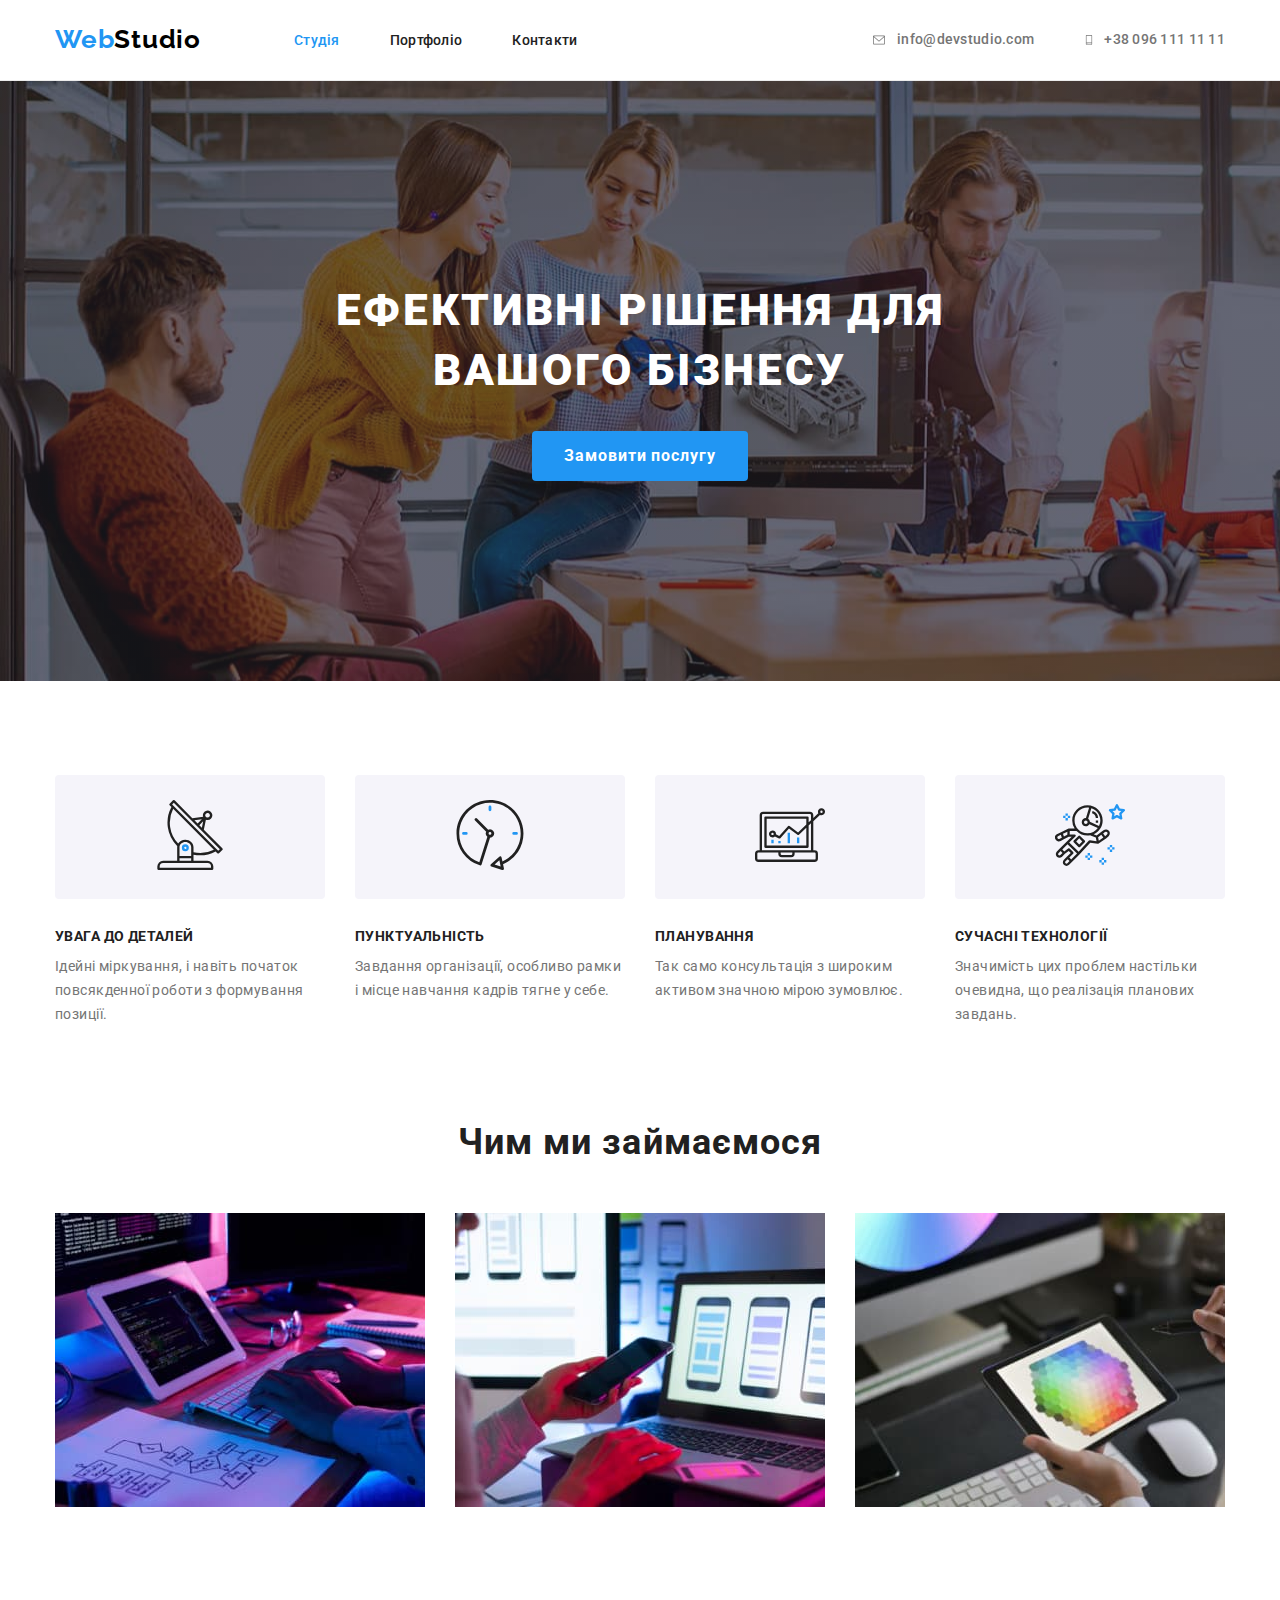
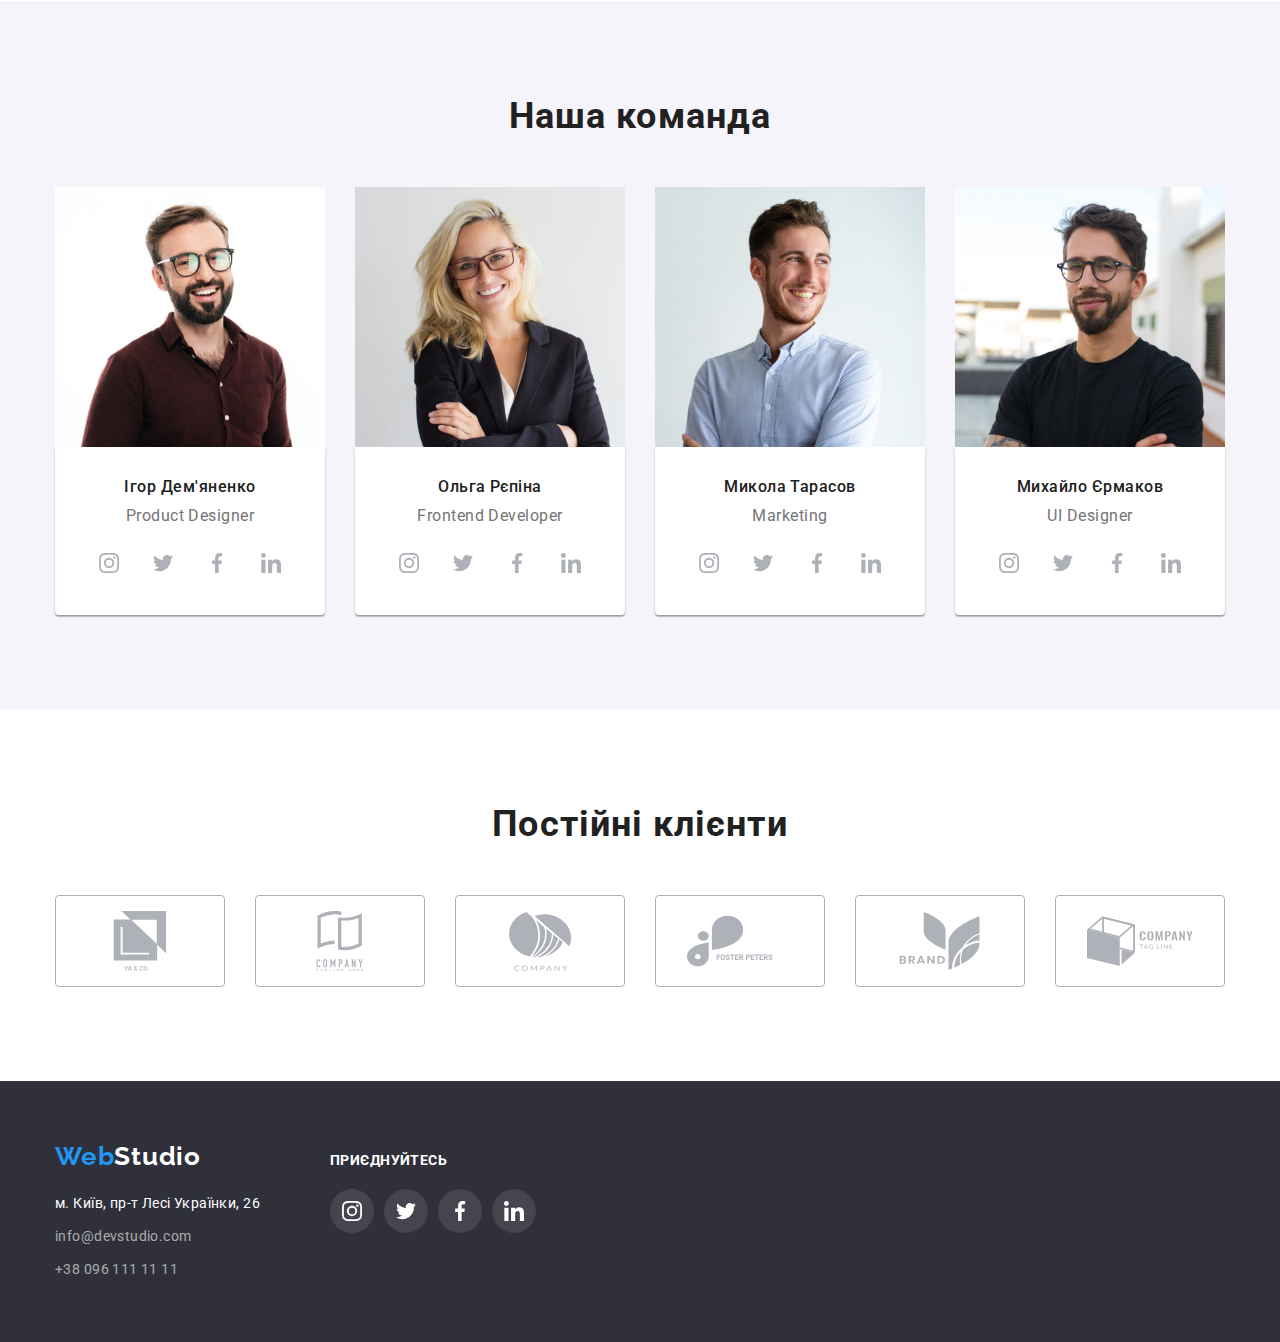
==== index.html @ d2e281e5 "goit-markup-hw-04" ====
<!DOCTYPE html>
<html lang="uk">
  <head>
    <meta charset="UTF-8" />
    <meta http-equiv="X-UA-Compatible" content="IE=edge" />
    <meta name="viewport" content="width=device-width, initial-scale=1.0" />
    <title>Webstudio</title>
    <link rel="preconnect" href="https://fonts.googleapis.com" />
    <link rel="preconnect" href="https://fonts.gstatic.com" crossorigin />
    <link
      href="https://fonts.googleapis.com/css2?family=Montserrat:wght@400;500;600&family=Raleway:wght@700&family=Roboto:wght@400;500;700;900&display=swap"
      rel="stylesheet"
    />
    <link
      rel="stylesheet"
      href="https://cdn.jsdelivr.net/npm/modern-normalize@1.1.0/modern-normalize.min.css"
    />
    <link rel="stylesheet" href="./css/styles.css" />
  </head>

  <body>
    <!--ШАПКА-->
    <header class="page-header">
      <div class="container page-header-container">
        <nav class="page-nav">
          <a class="page-logo link" href="./index.html"
            >Web<span>Studio</span></a>
          <ul class="menu list">
            <li class="menu-item">
              <a class="link current" href="./index.html">Студія</a>
            </li>
            <li class="menu-item">
              <a class="link" href="./portfolio.html">Портфоліо</a>
            </li>
            <li class="menu-item">
              <a class="link" href="#contact">Контакти</a>
            </li>
          </ul>
        </nav>
        <ul class="contact-list list">
          <li class="contact-item">
            <a class="link" href="mailto:info@devstudio.com">
              <svg
                lang="en"
                aria-label="mail icon"
                class="contact-list-icon"
                width="16"
                height="12"
              >
                <use href="./images/icons.svg#icon-envelop"></use>
					</svg>info@devstudio.com</a>
          </li>
          <li class="contact-item">
            <a class="link" href="tel:+3809611111">
              <svg
                lang="en"
                aria-label="smartphone icon"
                class="contact-list-icon"
                width="10"
                height="16"
              >
                <use href="./images/icons.svg#icon-smartphone"></use>
					 </svg>+38 096 111 11 11</a>
          </li>
        </ul>
      </div>
    </header>

    <main>
      <!--ГЕРОЙ-->
      <section class="hero-section section">
        <div class="hero-container container">
          <h1 class="hero-title">Ефективні рішення для вашого бізнесу</h1>
          <button class="hero-modal-btn" type="button">Замовити послугу</button>
        </div>
      </section>

      <!--ОСОБЛИВОСТІ-->
      <section class="feature-section section">
        <div class="container">
          <h2 class="visually-hidden">Особливості</h2>
          <ul class="feature-list list">
            <li class="feature-card">
              <div class="feature-icon-container">
                <svg
                  lang="en"
                  aria-label="antenna icon"
                  class="feature-list-icon"
                >
                  <use href="./images/icons.svg#icon-antenna"></use>
                </svg>
              </div>
              <h3 class="sub-title">Увага до деталей</h3>
              <p>
                Ідейні міркування, і навіть початок повсякденної роботи з
                формування позиції.
              </p>
            </li>
            <li class="feature-card">
              <div class="feature-icon-container">
                <svg
                  lang="en"
                  aria-label="clock icon"
                  class="feature-list-icon"
                >
                  <use href="./images/icons.svg#icon-clock"></use>
                </svg>
              </div>
              <h3 class="sub-title">Пунктуальність</h3>
              <p>
                Завдання організації, особливо рамки і місце навчання кадрів
                тягне у себе.
              </p>
            </li>
            <li class="feature-card">
              <div class="feature-icon-container">
                <svg
                  lang="en"
                  aria-label="diagram icon"
                  class="feature-list-icon"
                >
                  <use href="./images/icons.svg#icon-diagram"></use>
                </svg>
              </div>
              <h3 class="sub-title">Планування</h3>
              <p>
                Так само консультація з широким активом значною мірою зумовлює.
              </p>
            </li>
            <li class="feature-card">
              <div class="feature-icon-container">
                <svg
                  lang="en"
                  aria-label="astronaut icon"
                  class="feature-list-icon"
                >
                  <use href="./images/icons.svg#icon-astronaut"></use>
                </svg>
              </div>
              <h3 class="sub-title">Сучасні технології</h3>
              <p>
                Значимість цих проблем настільки очевидна, що реалізація
                планових завдань.
              </p>
            </li>
          </ul>
        </div>
      </section>

      <!--ЧИМ МИ ЗАЙМАЄМОСЯ-->
      <section class="work-section section">
        <div class="container">
          <h2 class="title">Чим ми займаємося</h2>
          <ul class="work-list list">
            <li class="work-card">
              <img
                src="./images/portfolio1.jpg"
                alt="Набір тексту на клавіатурі"
                width="370"
              />
            </li>
            <li class="work-card">
              <img
                src="./images/portfolio2.jpg"
                alt="Людина синхронізує телефон із сайтом"
                width="370"
              />
            </li>
            <li class="work-card">
              <img
                src="./images/portfolio3.jpg"
                alt="Людина розглядає палітру кольорів на планшеті"
                width="370"
              />
            </li>
          </ul>
        </div>
      </section>

      <!-----------НАША КОМАНДА------------>
      <section class="team-section section">
        <div class="container">
          <h2 class="title">Наша команда</h2>
          <ul class="team-list list">
            <li class="team-card">
              <img
                class="team-img"
                src="./images/team1.jpg"
                alt="Усміхнений чоловік в бордовій сорочці та окулярах"
                width="270"
              />
              <div class="team-card-container">
                <h3 class="sub-title">Ігор Дем'яненко</h3>
                <p lang="en">Product Designer</p>
                <ul class="social-list list">
                  <li class="social-list-items">
                    <a href="" class="social-list-link">
                      <svg
                        lang="en"
                        aria-label="instagram icon"
                        class="social-list-icon"
                      >
                        <use href="./images/icons.svg#icon-instagram"></use>
                      </svg>
                    </a>
                  </li>
                  <li class="social-list-items">
                    <a href="" class="social-list-link">
                      <svg
                        lang="en"
                        aria-label="twitter icon"
                        class="social-list-icon"
                      >
                        <use href="./images/icons.svg#icon-twitter"></use>
                      </svg>
                    </a>
                  </li>
                  <li class="social-list-items">
                    <a href="" class="social-list-link">
                      <svg
                        lang="en"
                        aria-label="facebook icon"
                        class="social-list-icon"
                      >
                        <use href="./images/icons.svg#icon-facebook"></use>
                      </svg>
                    </a>
                  </li>
                  <li class="social-list-items">
                    <a href="" class="social-list-link">
                      <svg
                        lang="en"
                        aria-label="linkedin icon"
                        class="social-list-icon"
                      >
                        <use href="./images/icons.svg#icon-linkedin"></use>
                      </svg>
                    </a>
                  </li>
                </ul>
              </div>
            </li>
            <li class="team-card">
              <img
                class="team-img"
                src="./images/team2.jpg"
                alt="Усміхнена жінка з довгим світлим волоссям в окулярах"
                width="270"
              />
              <div class="team-card-container">
                <h3 class="sub-title">Ольга Рєпіна</h3>
                <p lang="en">Frontend Developer</p>
                <ul class="social-list list">
                  <li class="social-list-items">
                    <a href="" class="social-list-link">
                      <svg
                        lang="en"
                        aria-label="instagram icon"
                        class="social-list-icon"
                      >
                        <use href="./images/icons.svg#icon-instagram"></use>
                      </svg>
                    </a>
                  </li>
                  <li class="social-list-items">
                    <a href="" class="social-list-link">
                      <svg
                        lang="en"
                        aria-label="twitter icon"
                        class="social-list-icon"
                      >
                        <use href="./images/icons.svg#icon-twitter"></use>
                      </svg>
                    </a>
                  </li>
                  <li class="social-list-items">
                    <a href="" class="social-list-link">
                      <svg
                        lang="en"
                        aria-label="facebook icon"
                        class="social-list-icon"
                      >
                        <use href="./images/icons.svg#icon-facebook"></use>
                      </svg>
                    </a>
                  </li>
                  <li class="social-list-items">
                    <a href="" class="social-list-link">
                      <svg
                        lang="en"
                        aria-label="linkedin icon"
                        class="social-list-icon"
                      >
                        <use href="./images/icons.svg#icon-linkedin"></use>
                      </svg>
                    </a>
                  </li>
                </ul>
              </div>
            </li>
            <li class="team-card">
              <img
                class="team-img"
                src="./images/team3.jpg"
                alt="Усміхнений чоловік в блакитній сорочці"
                width="270"
              />
              <div class="team-card-container">
                <h3 class="sub-title">Микола Тарасов</h3>
                <p lang="en">Marketing</p>
                <ul class="social-list list">
                  <li class="social-list-items">
                    <a href="" class="social-list-link">
                      <svg
                        lang="en"
                        aria-label="instagram icon"
                        class="social-list-icon"
                      >
                        <use href="./images/icons.svg#icon-instagram"></use>
                      </svg>
                    </a>
                  </li>
                  <li class="social-list-items">
                    <a href="" class="social-list-link">
                      <svg
                        lang="en"
                        aria-label="twitter icon"
                        class="social-list-icon"
                      >
                        <use href="./images/icons.svg#icon-twitter"></use>
                      </svg>
                    </a>
                  </li>
                  <li class="social-list-items">
                    <a href="" class="social-list-link">
                      <svg
                        lang="en"
                        aria-label="facebook icon"
                        class="social-list-icon"
                      >
                        <use href="./images/icons.svg#icon-facebook"></use>
                      </svg>
                    </a>
                  </li>
                  <li class="social-list-items">
                    <a href="" class="social-list-link">
                      <svg
                        lang="en"
                        aria-label="linkedin icon"
                        class="social-list-icon"
                      >
                        <use href="./images/icons.svg#icon-linkedin"></use>
                      </svg>
                    </a>
                  </li>
                </ul>
              </div>
            </li>
            <li class="team-card">
              <img
                class="team-img"
                src="./images/team4.jpg"
                alt="Чоловік з бородою в окулярах та в чорній футболці"
                width="270"
              />
              <div class="team-card-container">
                <h3 class="sub-title">Михайло Єрмаков</h3>
                <p lang="en">UI Designer</p>
                <ul class="social-list list">
                  <li class="social-list-items">
                    <a href="" class="social-list-link">
                      <svg
                        lang="en"
                        aria-label="instagram icon"
                        class="social-list-icon"
                      >
                        <use href="./images/icons.svg#icon-instagram"></use>
                      </svg>
                    </a>
                  </li>
                  <li class="social-list-items">
                    <a href="" class="social-list-link">
                      <svg
                        lang="en"
                        aria-label="twitter icon"
                        class="social-list-icon"
                      >
                        <use href="./images/icons.svg#icon-twitter"></use>
                      </svg>
                    </a>
                  </li>
                  <li class="social-list-items">
                    <a href="" class="social-list-link">
                      <svg
                        lang="en"
                        aria-label="facebook icon"
                        class="social-list-icon"
                      >
                        <use href="./images/icons.svg#icon-facebook"></use>
                      </svg>
                    </a>
                  </li>
                  <li class="social-list-items">
                    <a href="" class="social-list-link">
                      <svg
                        lang="en"
                        aria-label="linkedin icon"
                        class="social-list-icon"
                      >
                        <use href="./images/icons.svg#icon-linkedin"></use>
                      </svg>
                    </a>
                  </li>
                </ul>
              </div>
            </li>
          </ul>
        </div>
      </section>

      <!-----------ПОСТІЙНІ КЛІЄНТИ---------->

      <section class="client-section section">
        <div class="container">
          <h2 class="title">Постійні клієнти</h2>
          <ul class="client-list list">
            <li class="client-items">
              <a href="" class="client-link"
                ><svg lang="en" aria-label="icon logo" class="client-list-icon">
                  <use href="./images/icons.svg#icon-group"></use>
                </svg>
              </a>
            </li>
            <li class="client-items">
              <a href="" class="client-link"
                ><svg lang="en" aria-label="icon logo" class="client-list-icon">
                  <use href="./images/icons.svg#icon-group1"></use>
                </svg>
              </a>
            </li>
            <li class="client-items">
              <a href="" class="client-link"
                ><svg lang="en" aria-label="icon logo" class="client-list-icon">
                  <use href="./images/icons.svg#icon-group2"></use>
                </svg>
              </a>
            </li>
            <li class="client-items">
              <a href="" class="client-link"
                ><svg lang="en" aria-label="icon logo" class="client-list-icon">
                  <use href="./images/icons.svg#icon-group3"></use>
                </svg>
              </a>
            </li>
            <li class="client-items">
              <a href="" class="client-link"
                ><svg lang="en" aria-label="icon logo" class="client-list-icon">
                  <use href="./images/icons.svg#icon-group4"></use>
                </svg>
              </a>
            </li>
            <li class="client-items">
              <a href="" class="client-link"
                ><svg lang="en" aria-label="icon logo" class="client-list-icon">
                  <use href="./images/icons.svg#icon-group5"></use>
                </svg>
              </a>
            </li>
          </ul>
        </div>
      </section>
    </main>

    <!--ПІДВАЛ-->
    <footer class="page-footer">
      <div class="page-footer-container container">
        <div class="footer-address-container">
          <a class="footer-logo link" href="./index.html"
            >Web<span>Studio</span></a
          >

          <address>
            <ul class="address-list list">
              <li class="address-item">
                <a
                  class="map-link link"
                  href="https://goo.gl/maps/N8Tj6YVg7JjazVd89"
                  target="_blank"
                  rel="noopener noreferrer nofollow"
                  >м. Київ, пр-т Лесі Українки, 26</a
                >
              </li>
              <li class="address-item">
                <a class="mail-link link" href="mailto:info@devstudio.com"
                  >info@devstudio.com</a
                >
              </li>
              <li class="address-item">
                <a class="telephone-link link" href="tel:+3809611111"
                  >+38 096 111 11 11</a
                >
              </li>
            </ul>
          </address>
        </div>

        <div class="footer-social-container">
          <p>Приєднуйтесь</p>
          <ul class="footer-social-list list">
            <li class="social-list-items">
              <a href="" class="footer-social-link">
                <svg
                  lang="en"
                  aria-label="instagram icon"
                  class="social-list-icon"
                >
                  <use href="./images/icons.svg#icon-instagram"></use>
                </svg>
              </a>
            </li>
            <li class="social-list-items">
              <a href="" class="footer-social-link">
                <svg
                  lang="en"
                  aria-label="twitter icon"
                  class="social-list-icon"
                >
                  <use href="./images/icons.svg#icon-twitter"></use>
                </svg>
              </a>
            </li>
            <li class="social-list-items">
              <a href="" class="footer-social-link">
                <svg
                  lang="en"
                  aria-label="facebook icon"
                  class="social-list-icon"
                >
                  <use href="./images/icons.svg#icon-facebook"></use>
                </svg>
              </a>
            </li>
            <li class="social-list-items">
              <a href="" class="footer-social-link">
                <svg
                  lang="en"
                  aria-label="linkedin icon"
                  class="social-list-icon"
                >
                  <use href="./images/icons.svg#icon-linkedin"></use>
                </svg>
              </a>
            </li>
          </ul>
        </div>
      </div>
    </footer>
  </body>
</html>
---- css/styles.css ----
:root {
  --primary-font: "Roboto", sans-serif;
  --secondary-font: "Raleway", sans-serif;
  --primary-text-color-theme-light: #212121;
  --secondary-text-color-theme-light: #757575;
  --primary-text-color-theme-dark: #ffffff;
  --secondary-text-color-theme-dark: rgba(255, 255, 255, 0.6);
  --primary-background-color: #ffffff;
  --secondary-background-color: #f5f4fa;
  --primary-dark-bg-color: #2f303a;
  --secondary-dark-bg-color: rgba(255, 255, 255, 0.1);
  --hero-bg-color: #c4c4c4;
  --accent-color: #2196f3;
  --primary-icon-fill: #afb1b8;
}

body {
  font-family: var(--primary-font);
  background-color: var(--primary-background-color);
  color: var(--primary-text-color-theme-light);
}

h1,
h2,
h3,
h4,
p {
  margin-top: 0;
  margin-bottom: 0;
}

ul,
ol {
  margin-top: 0;
  margin-bottom: 0;
  padding-left: 0;
}

.link {
  text-decoration: none;
}

.list {
  list-style: none;
}

img {
  display: block;
}
button {
  cursor: pointer;
  border: 0;
}

.container {
  width: 1200px;
  margin-left: auto;
  margin-right: auto;
  padding-left: 15px;
  padding-right: 15px;
}

.section {
  padding-top: 94px;
  padding-bottom: 94px;
}

.title {
  font-weight: 700;
  font-size: 36px;
  line-height: 1.17;
  text-align: center;
  letter-spacing: 0.03em;
  margin-bottom: 50px;
}

.sub-title {
  margin-bottom: 10px;
  letter-spacing: 0.03em;
}

.visually-hidden {
  position: absolute;
  white-space: nowrap;
  width: 1px;
  height: 1px;
  overflow: hidden;
  border: 0;
  padding: 0;
  clip: rect(0 0 0 0);
  clip-path: inset(50%);
  margin: -1px;
}

/*============================= HEADER =================*/
.page-header {
  border-bottom: 1px solid #ececec;
}
.page-header-container {
  display: flex;
  justify-content: space-between;
}
.page-nav {
  display: flex;
  align-items: center;
}

header .page-logo {
  font-family: var(--secondary-font);
  font-weight: 700;
  font-size: 26px;
  line-height: 1.19;
  letter-spacing: 0.03em;
  color: var(--accent-color);
  margin-right: 93px;
  padding-top: 24px;
  padding-bottom: 25px;
}

.page-logo span {
  color: black;
}

.menu {
  display: flex;
  align-items: center;
  column-gap: 50px;
}

.contact-list {
  display: flex;
  align-items: center;
  column-gap: 50px;
}

.menu .link {
  font-weight: 500;
  font-size: 14px;
  line-height: 1.14;
  letter-spacing: 0.02em;
  color: var(--primary-text-color-theme-light);
}
.contact-item {
  display: inline-block;
}

.menu .link.current {
  color: var(--accent-color);
}

.menu .link:hover,
.menu .link:focus {
  color: var(--accent-color);
}

.contact-item > .link {
  display: flex;
  align-items: center;
  font-weight: 500;
  font-size: 14px;
  line-height: 1.14;
  letter-spacing: 0.02em;
  color: var(--secondary-text-color-theme-light);
}

.contact-item:hover .link,
.contact-item:focus .link {
  color: var(--accent-color);
}

.contact-list-icon {
  margin-right: 10px;
  fill: currentColor;
}

/*================= HERO ================*/
.hero-section {
  padding-top: 200px;
  padding-bottom: 200px;
  background-color: var(--hero-bg-color);
  background-image: linear-gradient(
      rgba(47, 48, 58, 0.4),
      rgba(47, 48, 58, 0.4)
    ),
    url(../images/herobg.jpg);
  background-size: cover;
}

.hero-container {
  display: flex;
  flex-direction: column;
  align-items: center;
}

.hero-title {
  font-weight: 900;
  font-size: 44px;
  line-height: 1.36;
  text-align: center;
  letter-spacing: 0.06em;
  text-transform: uppercase;
  color: var(--primary-text-color-theme-dark);
  width: 696px;
  margin-bottom: 30px;
}

.hero-modal-btn {
  font-weight: 700;
  font-size: 16px;
  line-height: 1.87;
  letter-spacing: 0.06em;
  color: var(--primary-text-color-theme-dark);
  background-color: var(--accent-color);
  border-radius: 4px;
  padding: 10px 32px;
}

.hero-modal-btn:hover,
.hero-modal-btn:focus {
  box-shadow: 0px 4px 4px rgba(0, 0, 0, 0.15);
  background: #188ce8;
}

/*================= FEATURES ================*/
.feature-list {
  display: flex;
  column-gap: 30px;
}

.feature-card {
  flex-basis: calc((100% - 90px) / 4);
}

.feature-icon-container {
  border-radius: 4px;
  background-color: var(--secondary-background-color);
  padding: 25px 100px;
  margin-bottom: 30px;
}

.feature-list-icon {
  width: 70px;
  height: 70px;
}

.feature-list .sub-title {
  font-weight: 700;
  font-size: 14px;
  line-height: 1.14;
  text-transform: uppercase;
}

.feature-list p {
  font-weight: 400;
  font-size: 14px;
  line-height: 1.71;
  letter-spacing: 0.03em;
  color: var(--secondary-text-color-theme-light);
}

/*===================== WORK =================*/
.work-section {
  padding-top: 0;
}

.work-list {
  display: flex;
  gap: 30px;
}

.feature-card {
  flex-basis: calc((100% - 60px) / 3);
}

/*====================== TEAM ==================*/
.team-section {
  background-color: var(--secondary-background-color);
}

.team-list {
  display: flex;
  gap: 30px;
}

.team-card {
  flex-basis: calc((100% - 90px) / 4);
  background-color: var(--primary-background-color);
}

.team-card-container {
  box-shadow: 0px 1px 3px rgba(0, 0, 0, 0.12), 0px 1px 1px rgba(0, 0, 0, 0.14),
    0px 2px 1px rgba(0, 0, 0, 0.2);
  border-radius: 0px 0px 4px 4px;
  padding-top: 30px;
  padding-bottom: 30px;
}

.team-list .sub-title {
  font-weight: 500;
  font-size: 16px;
  line-height: 1.19;
  text-align: center;
}

.team-list p {
  font-weight: 400;
  font-size: 16px;
  line-height: 1.19;
  text-align: center;
  letter-spacing: 0.03em;
  color: var(--secondary-text-color-theme-light);
  margin-bottom: 16px;
}

.social-list {
  display: flex;
  justify-content: center;
  column-gap: 10px;
}

.social-list-items {
  width: 44px;
  height: 44px;
}

.social-list-link {
  display: flex;
  justify-content: center;
  align-items: center;
  width: 100%;
  height: 100%;
  border-radius: 50%;
  fill: var(--primary-icon-fill);
  background-color: var(--primary-background-color);
}

.social-list-link:hover,
.social-list-link:focus {
  background-color: var(--accent-color);
  fill: var(--primary-background-color);
}

.social-list-icon {
  width: 20px;
  height: 20px;
}

/*================CLIENTS==================*/

.client-list {
  display: flex;
  gap: 30px;
}
.client-items {
  width: 170px;
  height: 92px;
  flex-basis: calc((100% - 150px) / 6);
}

.client-link {
  display: flex;
  justify-content: center;
  align-items: center;
  width: 100%;
  height: 100%;
  border: 1px solid var(--primary-icon-fill);
  border-radius: 4px;
  color: var(--primary-icon-fill);
}

.client-link:hover,
.client-link:focus {
  color: var(--accent-color);
  border-color: var(--accent-color);
}

.client-list-icon {
  fill: currentColor;
  width: 106px;
  height: 60px;
}

/*========================FOOTER====================*/
.page-footer {
  background: var(--primary-dark-bg-color);
  padding-top: 60px;
  padding-bottom: 60px;
}

.page-footer-container {
  display: flex;
  flex-direction: row;
  align-items: baseline;
}

.footer-address-container {
  display: flex;
  flex-direction: column;
  margin-right: 70px;
}

.footer-logo {
  font-family: var(--secondary-font);
  font-weight: 700;
  font-size: 26px;
  line-height: 1.19;
  letter-spacing: 0.03em;
  color: var(--accent-color);
  margin-bottom: 20px;
}

.footer-logo span {
  color: var(--primary-text-color-theme-dark);
}

.address-list {
  display: flex;
  flex-direction: column;
  row-gap: 9px;
}

.address-list a {
  font-style: normal;
  font-weight: 400;
  font-size: 14px;
  line-height: 1.71;
  letter-spacing: 0.03em;
  color: var(--secondary-text-color-theme-dark);
}

address .map-link {
  color: var(--primary-text-color-theme-dark);
}

address .link:hover,
address .link:focus {
  color: var(--accent-color);
}

.footer-social-container {
  display: flex;
  flex-direction: column;
  align-items: baseline;
}

.footer-social-container > p {
  font-weight: 700;
  font-size: 14px;
  line-height: 1.14;
  letter-spacing: 0.03em;
  text-transform: uppercase;
  color: var(--primary-text-color-theme-dark);
  margin-bottom: 20px;
}

.footer-social-list {
  display: flex;
  justify-content: center;
  column-gap: 10px;
}

.footer-social-link {
  display: flex;
  justify-content: center;
  align-items: center;
  width: 100%;
  height: 100%;
  border-radius: 50%;
  fill: #afb1b8;
  background-color: var(--secondary-dark-bg-color);
  fill: var(--primary-text-color-theme-dark);
}

.footer-social-link:hover,
.footer-social-link:focus {
  background-color: var(--accent-color);
}

/*========================PORTFOLIO================*/
.filter-list {
  display: flex;
  justify-content: center;
  gap: 8px;
  margin-bottom: 50px;
}

.filter-btn {
  font-weight: 500;
  font-size: 16px;
  line-height: 1.62;
  letter-spacing: 0.03em;
  background-color: #f5f4fa;
  border-radius: 4px;
  padding: 6px 22px;
}

.filter-btn:hover,
.filter-btn:focus {
  color: var(--primary-text-color-theme-dark);
  background-color: var(--accent-color);
  box-shadow: 0px 3px 1px rgba(0, 0, 0, 0.1), 0px 1px 2px rgba(0, 0, 0, 0.08),
    0px 2px 2px rgba(0, 0, 0, 0.12);
}

.portfolio-list {
  display: flex;
  flex-wrap: wrap;
  gap: 30px;
}

.portfolio-card {
  flex-basis: calc((100% - 60px) / 3);
}

.portfolio-card-link {
  display: block;
}

.portfolio-card-link:hover,
.portfolio-card-link:focus {
  box-shadow: 0px 1px 1px rgba(0, 0, 0, 0.12), 0px 4px 4px rgba(0, 0, 0, 0.06),
    1px 4px 6px rgba(0, 0, 0, 0.16);
}

.portfolio-card-container {
  border: 1px solid #eeeeee;
  padding: 20px 24px;
}

.portfolio-title {
  font-weight: 700;
  font-size: 18px;
  line-height: 2;
  letter-spacing: 0.06em;
  color: var(--primary-text-color-theme-light);
  margin-bottom: 4px;
}

.portfolio-list p {
  font-weight: 400;
  font-size: 16px;
  line-height: 1.87;
  letter-spacing: 0.03em;
  color: var(--secondary-text-color-theme-light);
}
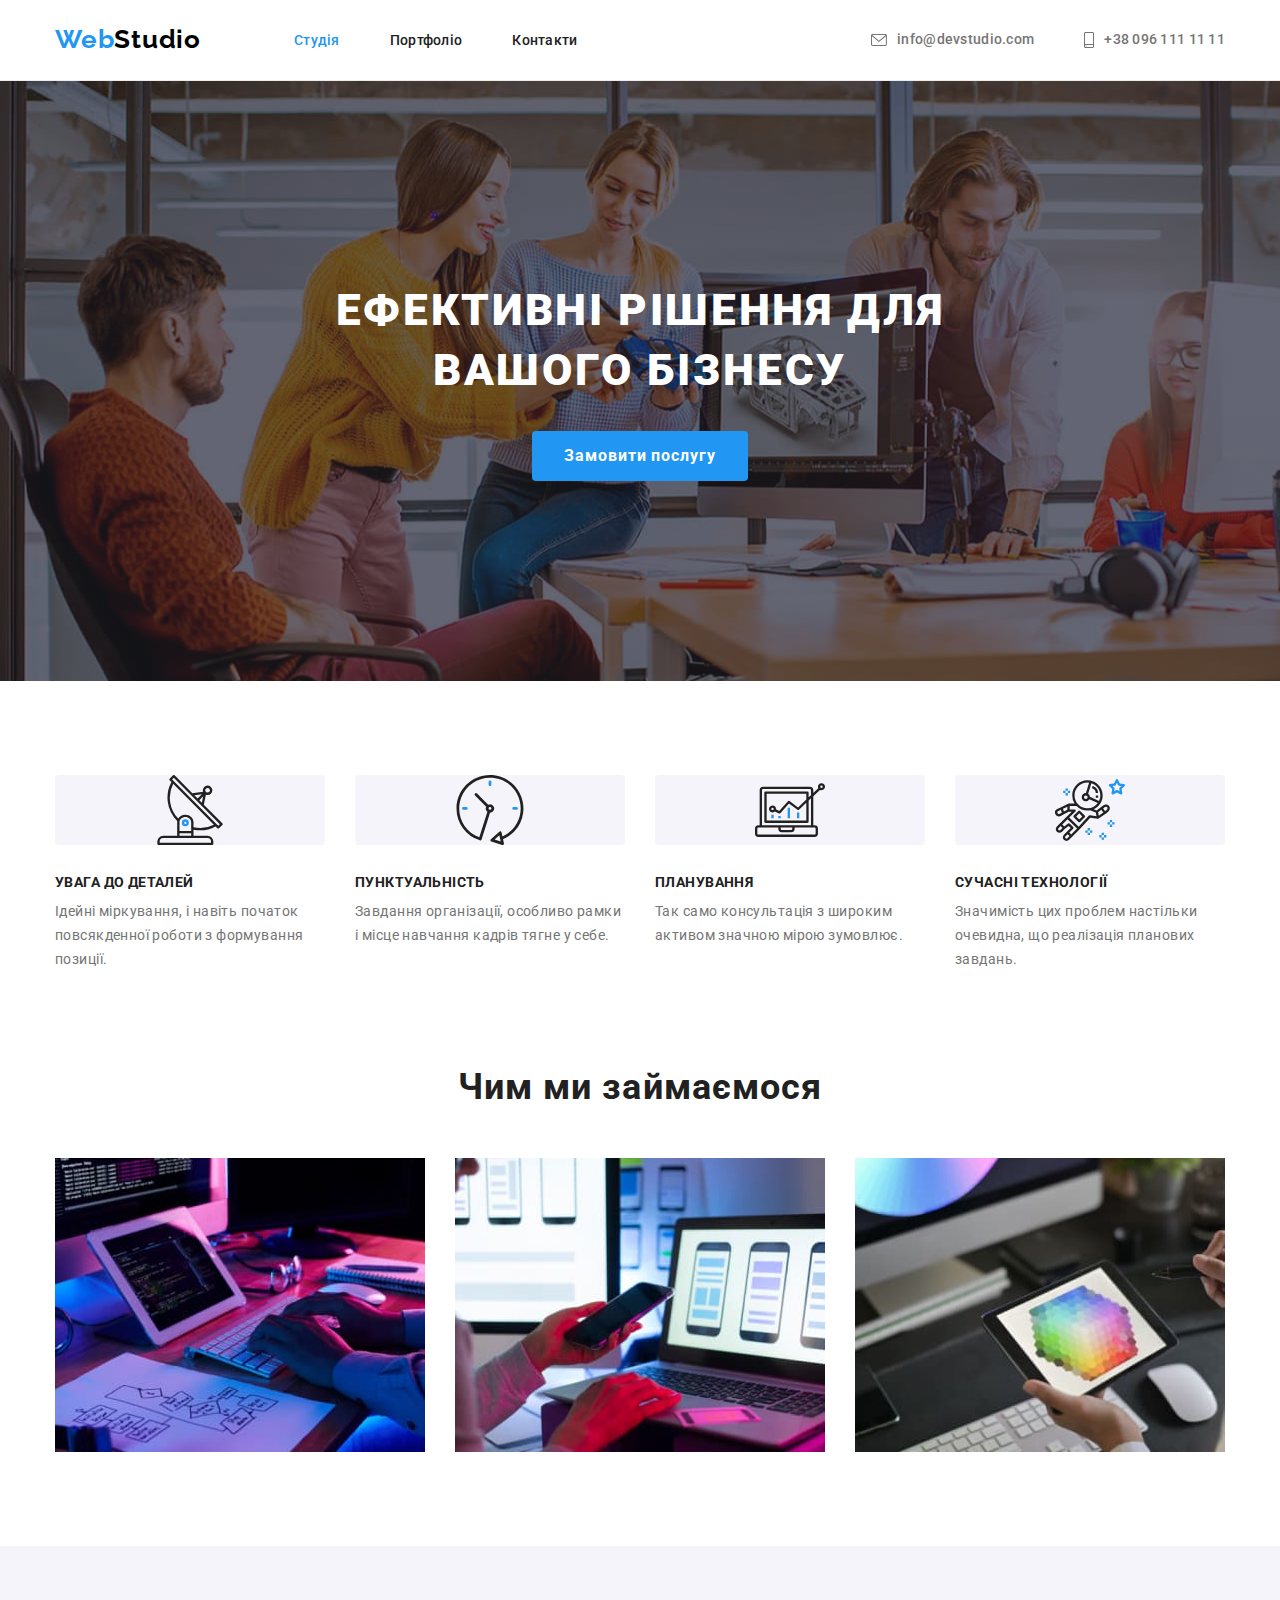
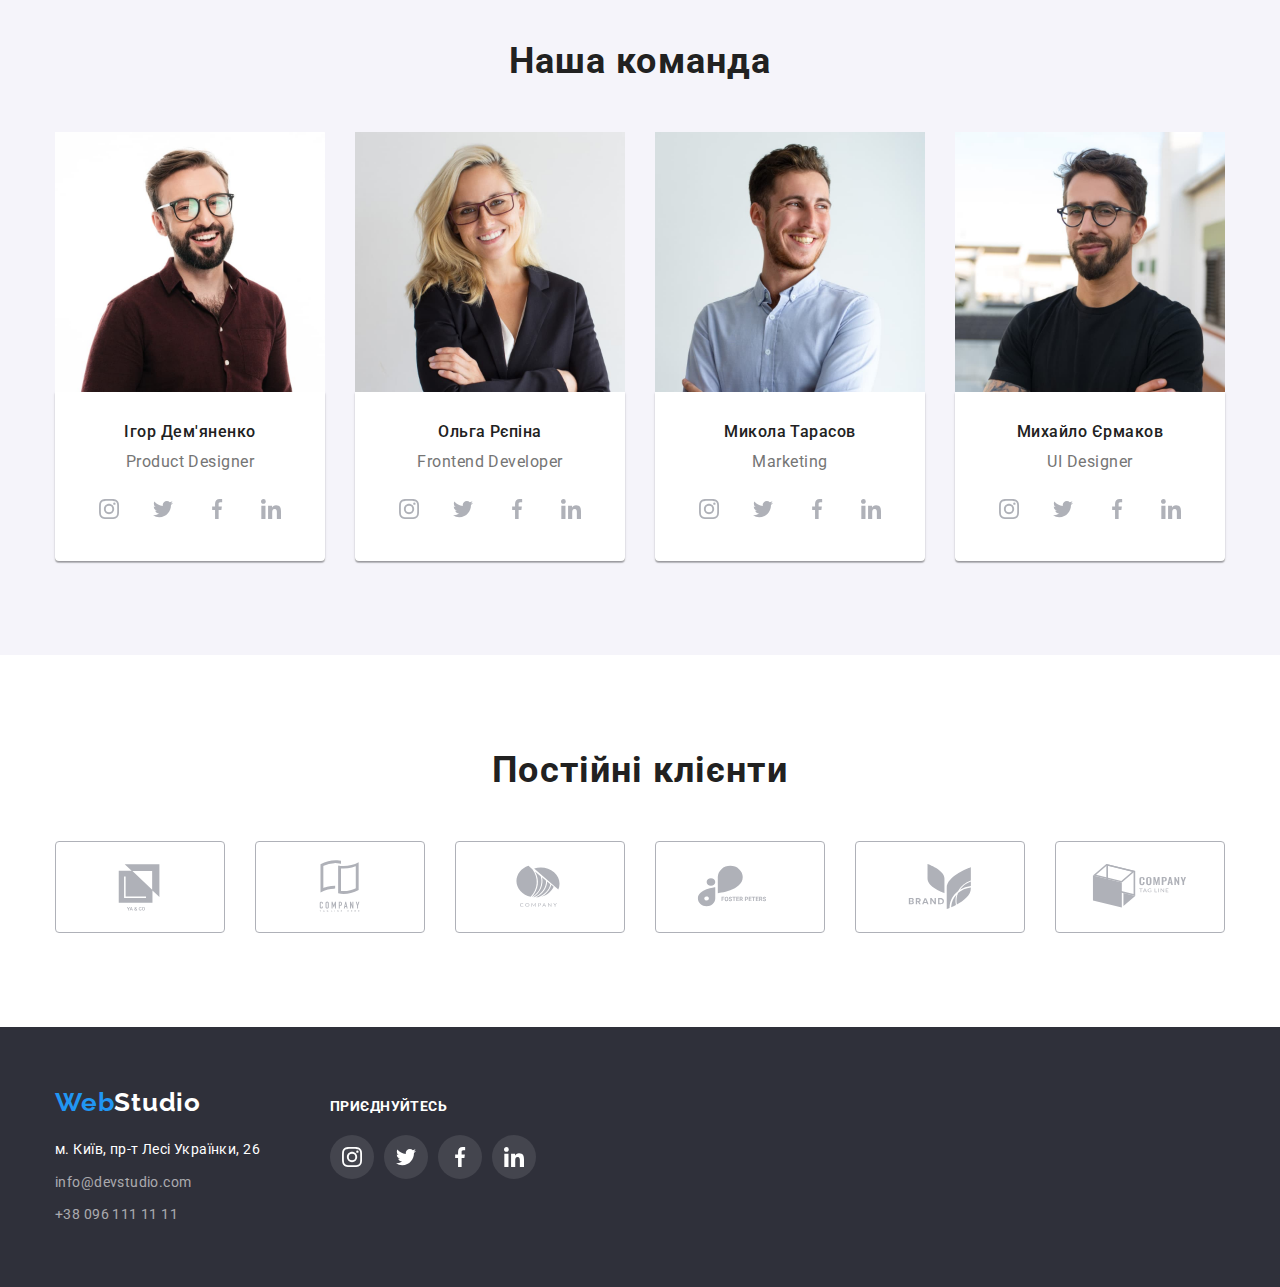
==== commit 538d2c26: "update goit-markup-hw-04" ====
--- a/index.html
+++ b/index.html
@@ -24,7 +24,8 @@
       <div class="container page-header-container">
         <nav class="page-nav">
           <a class="page-logo link" href="./index.html"
-            >Web<span>Studio</span></a>
+            >Web<span>Studio</span></a
+          >
           <ul class="menu list">
             <li class="menu-item">
               <a class="link current" href="./index.html">Студія</a>
@@ -47,8 +48,9 @@
                 width="16"
                 height="12"
               >
-                <use href="./images/icons.svg#icon-envelop"></use>
-					</svg>info@devstudio.com</a>
+                <use href="./images/icons.svg#icon-envelope"></use></svg
+              >info@devstudio.com</a
+            >
           </li>
           <li class="contact-item">
             <a class="link" href="tel:+3809611111">
@@ -59,8 +61,9 @@
                 width="10"
                 height="16"
               >
-                <use href="./images/icons.svg#icon-smartphone"></use>
-					 </svg>+38 096 111 11 11</a>
+                <use href="./images/icons.svg#icon-smartphone"></use></svg
+              >+38 096 111 11 11</a
+            >
           </li>
         </ul>
       </div>
@@ -85,6 +88,8 @@
                 <svg
                   lang="en"
                   aria-label="antenna icon"
+                  width="70"
+                  height="70"
                   class="feature-list-icon"
                 >
                   <use href="./images/icons.svg#icon-antenna"></use>
@@ -101,6 +106,8 @@
                 <svg
                   lang="en"
                   aria-label="clock icon"
+                  width="70"
+                  height="70"
                   class="feature-list-icon"
                 >
                   <use href="./images/icons.svg#icon-clock"></use>
@@ -117,6 +124,8 @@
                 <svg
                   lang="en"
                   aria-label="diagram icon"
+                  width="70"
+                  height="70"
                   class="feature-list-icon"
                 >
                   <use href="./images/icons.svg#icon-diagram"></use>
@@ -132,6 +141,8 @@
                 <svg
                   lang="en"
                   aria-label="astronaut icon"
+                  width="70"
+                  height="70"
                   class="feature-list-icon"
                 >
                   <use href="./images/icons.svg#icon-astronaut"></use>
@@ -199,6 +210,8 @@
                         lang="en"
                         aria-label="instagram icon"
                         class="social-list-icon"
+                        width="20"
+                        height="20"
                       >
                         <use href="./images/icons.svg#icon-instagram"></use>
                       </svg>
@@ -210,6 +223,8 @@
                         lang="en"
                         aria-label="twitter icon"
                         class="social-list-icon"
+                        width="20"
+                        height="20"
                       >
                         <use href="./images/icons.svg#icon-twitter"></use>
                       </svg>
@@ -221,6 +236,8 @@
                         lang="en"
                         aria-label="facebook icon"
                         class="social-list-icon"
+                        width="20"
+                        height="20"
                       >
                         <use href="./images/icons.svg#icon-facebook"></use>
                       </svg>
@@ -232,6 +249,8 @@
                         lang="en"
                         aria-label="linkedin icon"
                         class="social-list-icon"
+                        width="20"
+                        height="20"
                       >
                         <use href="./images/icons.svg#icon-linkedin"></use>
                       </svg>
@@ -257,6 +276,8 @@
                         lang="en"
                         aria-label="instagram icon"
                         class="social-list-icon"
+                        width="20"
+                        height="20"
                       >
                         <use href="./images/icons.svg#icon-instagram"></use>
                       </svg>
@@ -268,6 +289,8 @@
                         lang="en"
                         aria-label="twitter icon"
                         class="social-list-icon"
+                        width="20"
+                        height="20"
                       >
                         <use href="./images/icons.svg#icon-twitter"></use>
                       </svg>
@@ -279,6 +302,8 @@
                         lang="en"
                         aria-label="facebook icon"
                         class="social-list-icon"
+                        width="20"
+                        height="20"
                       >
                         <use href="./images/icons.svg#icon-facebook"></use>
                       </svg>
@@ -290,6 +315,8 @@
                         lang="en"
                         aria-label="linkedin icon"
                         class="social-list-icon"
+                        width="20"
+                        height="20"
                       >
                         <use href="./images/icons.svg#icon-linkedin"></use>
                       </svg>
@@ -315,6 +342,8 @@
                         lang="en"
                         aria-label="instagram icon"
                         class="social-list-icon"
+                        width="20"
+                        height="20"
                       >
                         <use href="./images/icons.svg#icon-instagram"></use>
                       </svg>
@@ -326,6 +355,8 @@
                         lang="en"
                         aria-label="twitter icon"
                         class="social-list-icon"
+                        width="20"
+                        height="20"
                       >
                         <use href="./images/icons.svg#icon-twitter"></use>
                       </svg>
@@ -337,6 +368,8 @@
                         lang="en"
                         aria-label="facebook icon"
                         class="social-list-icon"
+                        width="20"
+                        height="20"
                       >
                         <use href="./images/icons.svg#icon-facebook"></use>
                       </svg>
@@ -348,6 +381,8 @@
                         lang="en"
                         aria-label="linkedin icon"
                         class="social-list-icon"
+                        width="20"
+                        height="20"
                       >
                         <use href="./images/icons.svg#icon-linkedin"></use>
                       </svg>
@@ -373,6 +408,8 @@
                         lang="en"
                         aria-label="instagram icon"
                         class="social-list-icon"
+                        width="20"
+                        height="20"
                       >
                         <use href="./images/icons.svg#icon-instagram"></use>
                       </svg>
@@ -384,6 +421,8 @@
                         lang="en"
                         aria-label="twitter icon"
                         class="social-list-icon"
+                        width="20"
+                        height="20"
                       >
                         <use href="./images/icons.svg#icon-twitter"></use>
                       </svg>
@@ -395,6 +434,8 @@
                         lang="en"
                         aria-label="facebook icon"
                         class="social-list-icon"
+                        width="20"
+                        height="20"
                       >
                         <use href="./images/icons.svg#icon-facebook"></use>
                       </svg>
@@ -406,6 +447,8 @@
                         lang="en"
                         aria-label="linkedin icon"
                         class="social-list-icon"
+                        width="20"
+                        height="20"
                       >
                         <use href="./images/icons.svg#icon-linkedin"></use>
                       </svg>
@@ -425,44 +468,80 @@
           <h2 class="title">Постійні клієнти</h2>
           <ul class="client-list list">
             <li class="client-items">
-              <a href="" class="client-link"
-                ><svg lang="en" aria-label="icon logo" class="client-list-icon">
-                  <use href="./images/icons.svg#icon-group"></use>
+              <a href="" class="client-link">
+                <svg
+                  lang="en"
+                  aria-label="icon logo"
+                  class="client-list-icon"
+                  width="106"
+                  height="60"
+                >
+                  <use href="./images/icons.svg#icon-logo"></use>
                 </svg>
               </a>
             </li>
             <li class="client-items">
-              <a href="" class="client-link"
-                ><svg lang="en" aria-label="icon logo" class="client-list-icon">
-                  <use href="./images/icons.svg#icon-group1"></use>
+              <a href="" class="client-link">
+                <svg
+                  lang="en"
+                  aria-label="icon logo"
+                  class="client-list-icon"
+                  width="106"
+                  height="60"
+                >
+                  <use href="./images/icons.svg#icon-logo1"></use>
                 </svg>
               </a>
             </li>
             <li class="client-items">
-              <a href="" class="client-link"
-                ><svg lang="en" aria-label="icon logo" class="client-list-icon">
-                  <use href="./images/icons.svg#icon-group2"></use>
+              <a href="" class="client-link">
+                <svg
+                  lang="en"
+                  aria-label="icon logo"
+                  class="client-list-icon"
+                  width="106"
+                  height="60"
+                >
+                  <use href="./images/icons.svg#icon-logo2"></use>
                 </svg>
               </a>
             </li>
             <li class="client-items">
-              <a href="" class="client-link"
-                ><svg lang="en" aria-label="icon logo" class="client-list-icon">
-                  <use href="./images/icons.svg#icon-group3"></use>
+              <a href="" class="client-link">
+                <svg
+                  lang="en"
+                  aria-label="icon logo"
+                  class="client-list-icon"
+                  width="106"
+                  height="60"
+                >
+                  <use href="./images/icons.svg#icon-logo3"></use>
                 </svg>
               </a>
             </li>
             <li class="client-items">
-              <a href="" class="client-link"
-                ><svg lang="en" aria-label="icon logo" class="client-list-icon">
-                  <use href="./images/icons.svg#icon-group4"></use>
+              <a href="" class="client-link">
+					<svg
+                  lang="en"
+                  aria-label="icon logo"
+                  class="client-list-icon"
+                  width="106"
+                  height="60"
+                >
+                  <use href="./images/icons.svg#icon-logo4"></use>
                 </svg>
               </a>
             </li>
             <li class="client-items">
-              <a href="" class="client-link"
-                ><svg lang="en" aria-label="icon logo" class="client-list-icon">
-                  <use href="./images/icons.svg#icon-group5"></use>
+              <a href="" class="client-link">
+					<svg
+                  lang="en"
+                  aria-label="icon logo"
+                  class="client-list-icon"
+                  width="106"
+                  height="60"
+                >
+                  <use href="./images/icons.svg#icon-logo5"></use>
                 </svg>
               </a>
             </li>
@@ -475,10 +554,7 @@
     <footer class="page-footer">
       <div class="page-footer-container container">
         <div class="footer-address-container">
-          <a class="footer-logo link" href="./index.html"
-            >Web<span>Studio</span></a
-          >
-
+          <a class="footer-logo link" href="./index.html">Web<span>Studio</span></a>
           <address>
             <ul class="address-list list">
               <li class="address-item">
@@ -487,18 +563,14 @@
                   href="https://goo.gl/maps/N8Tj6YVg7JjazVd89"
                   target="_blank"
                   rel="noopener noreferrer nofollow"
-                  >м. Київ, пр-т Лесі Українки, 26</a
-                >
+                  >м. Київ, пр-т Лесі Українки, 26
+					</a>
               </li>
               <li class="address-item">
-                <a class="mail-link link" href="mailto:info@devstudio.com"
-                  >info@devstudio.com</a
-                >
+                <a class="mail-link link" href="mailto:info@devstudio.com">info@devstudio.com</a>
               </li>
               <li class="address-item">
-                <a class="telephone-link link" href="tel:+3809611111"
-                  >+38 096 111 11 11</a
-                >
+                <a class="telephone-link link" href="tel:+3809611111">+38 096 111 11 11</a>
               </li>
             </ul>
           </address>
@@ -513,6 +585,8 @@
                   lang="en"
                   aria-label="instagram icon"
                   class="social-list-icon"
+                  width="20"
+                  height="20"
                 >
                   <use href="./images/icons.svg#icon-instagram"></use>
                 </svg>
@@ -524,6 +598,8 @@
                   lang="en"
                   aria-label="twitter icon"
                   class="social-list-icon"
+                  width="20"
+                  height="20"
                 >
                   <use href="./images/icons.svg#icon-twitter"></use>
                 </svg>
@@ -535,6 +611,8 @@
                   lang="en"
                   aria-label="facebook icon"
                   class="social-list-icon"
+                  width="20"
+                  height="20"
                 >
                   <use href="./images/icons.svg#icon-facebook"></use>
                 </svg>
@@ -546,6 +624,8 @@
                   lang="en"
                   aria-label="linkedin icon"
                   class="social-list-icon"
+                  width="20"
+                  height="20"
                 >
                   <use href="./images/icons.svg#icon-linkedin"></use>
                 </svg>
--- a/css/styles.css
+++ b/css/styles.css
@@ -175,6 +175,8 @@
 
 /*================= HERO ================*/
 .hero-section {
+  max-width: 1600px;
+  margin: 0 auto;
   padding-top: 200px;
   padding-bottom: 200px;
   background-color: var(--hero-bg-color);
@@ -232,15 +234,12 @@
 }
 
 .feature-icon-container {
+  display: flex;
+  justify-content: center;
+  align-items: center;
   border-radius: 4px;
   background-color: var(--secondary-background-color);
-  padding: 25px 100px;
   margin-bottom: 30px;
-}
-
-.feature-list-icon {
-  width: 70px;
-  height: 70px;
 }
 
 .feature-list .sub-title {
@@ -340,11 +339,6 @@
   fill: var(--primary-background-color);
 }
 
-.social-list-icon {
-  width: 20px;
-  height: 20px;
-}
-
 /*================CLIENTS==================*/
 
 .client-list {
@@ -352,7 +346,6 @@
   gap: 30px;
 }
 .client-items {
-  width: 170px;
   height: 92px;
   flex-basis: calc((100% - 150px) / 6);
 }
@@ -376,8 +369,6 @@
 
 .client-list-icon {
   fill: currentColor;
-  width: 106px;
-  height: 60px;
 }
 
 /*========================FOOTER====================*/
@@ -524,6 +515,7 @@
 
 .portfolio-card-container {
   border: 1px solid #eeeeee;
+  border-top: 0;
   padding: 20px 24px;
 }
 
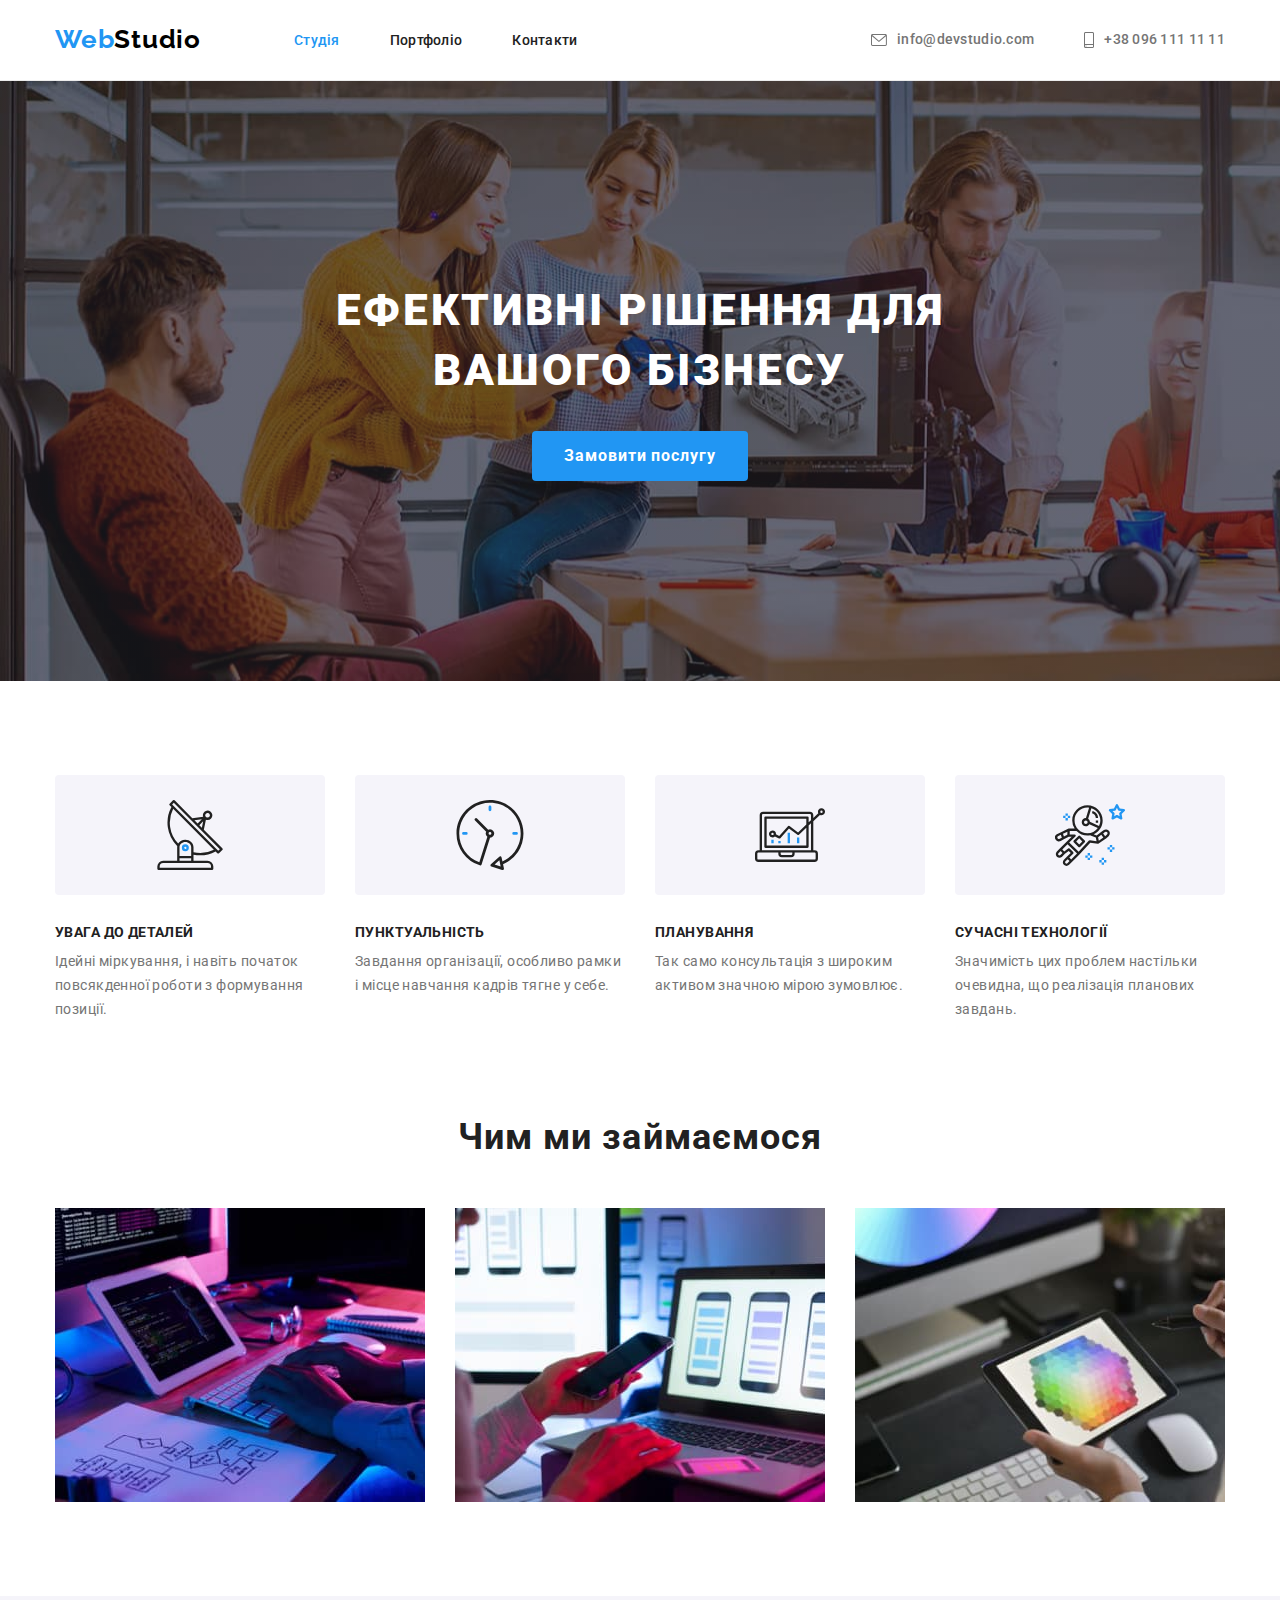
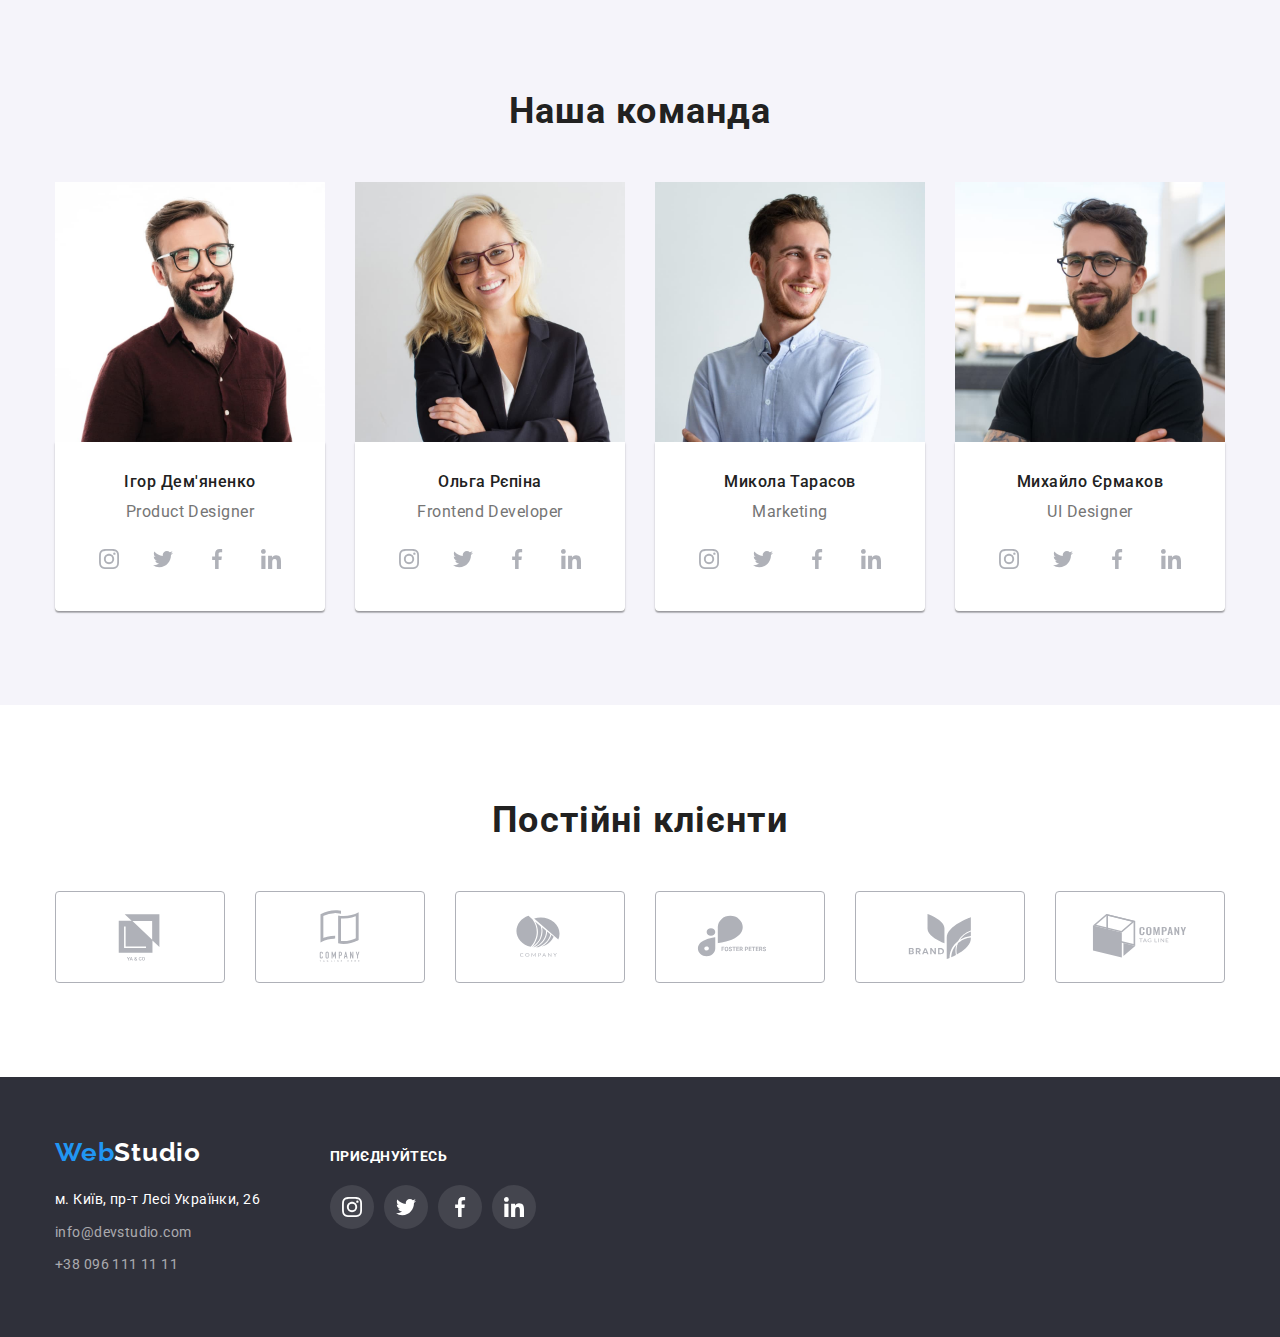
==== commit bf06ae74: "goit-markup-hw-04" ====
--- a/index.html
+++ b/index.html
@@ -48,9 +48,7 @@
                 width="16"
                 height="12"
               >
-                <use href="./images/icons.svg#icon-envelope"></use></svg
-              >info@devstudio.com</a
-            >
+                <use href="./images/icons.svg#icon-envelope"></use></svg>info@devstudio.com</a>
           </li>
           <li class="contact-item">
             <a class="link" href="tel:+3809611111">
@@ -61,9 +59,7 @@
                 width="10"
                 height="16"
               >
-                <use href="./images/icons.svg#icon-smartphone"></use></svg
-              >+38 096 111 11 11</a
-            >
+                <use href="./images/icons.svg#icon-smartphone"></use></svg>+38 096 111 11 11</a>
           </li>
         </ul>
       </div>
@@ -521,7 +517,7 @@
             </li>
             <li class="client-items">
               <a href="" class="client-link">
-					<svg
+                <svg
                   lang="en"
                   aria-label="icon logo"
                   class="client-list-icon"
@@ -534,7 +530,7 @@
             </li>
             <li class="client-items">
               <a href="" class="client-link">
-					<svg
+                <svg
                   lang="en"
                   aria-label="icon logo"
                   class="client-list-icon"
@@ -554,7 +550,9 @@
     <footer class="page-footer">
       <div class="page-footer-container container">
         <div class="footer-address-container">
-          <a class="footer-logo link" href="./index.html">Web<span>Studio</span></a>
+          <a class="footer-logo link" href="./index.html"
+            >Web<span>Studio</span></a
+          >
           <address>
             <ul class="address-list list">
               <li class="address-item">
@@ -564,13 +562,17 @@
                   target="_blank"
                   rel="noopener noreferrer nofollow"
                   >м. Київ, пр-т Лесі Українки, 26
-					</a>
+                </a>
               </li>
               <li class="address-item">
-                <a class="mail-link link" href="mailto:info@devstudio.com">info@devstudio.com</a>
+                <a class="mail-link link" href="mailto:info@devstudio.com"
+                  >info@devstudio.com</a
+                >
               </li>
               <li class="address-item">
-                <a class="telephone-link link" href="tel:+3809611111">+38 096 111 11 11</a>
+                <a class="telephone-link link" href="tel:+3809611111"
+                  >+38 096 111 11 11</a
+                >
               </li>
             </ul>
           </address>
--- a/css/styles.css
+++ b/css/styles.css
@@ -230,7 +230,7 @@
 }
 
 .feature-card {
-  flex-basis: calc((100% - 90px) / 4);
+	  flex-basis: calc((100% - 90px) / 4);
 }
 
 .feature-icon-container {
@@ -239,6 +239,8 @@
   align-items: center;
   border-radius: 4px;
   background-color: var(--secondary-background-color);
+  padding-top: 25px;
+  padding-bottom: 25px;
   margin-bottom: 30px;
 }
 
